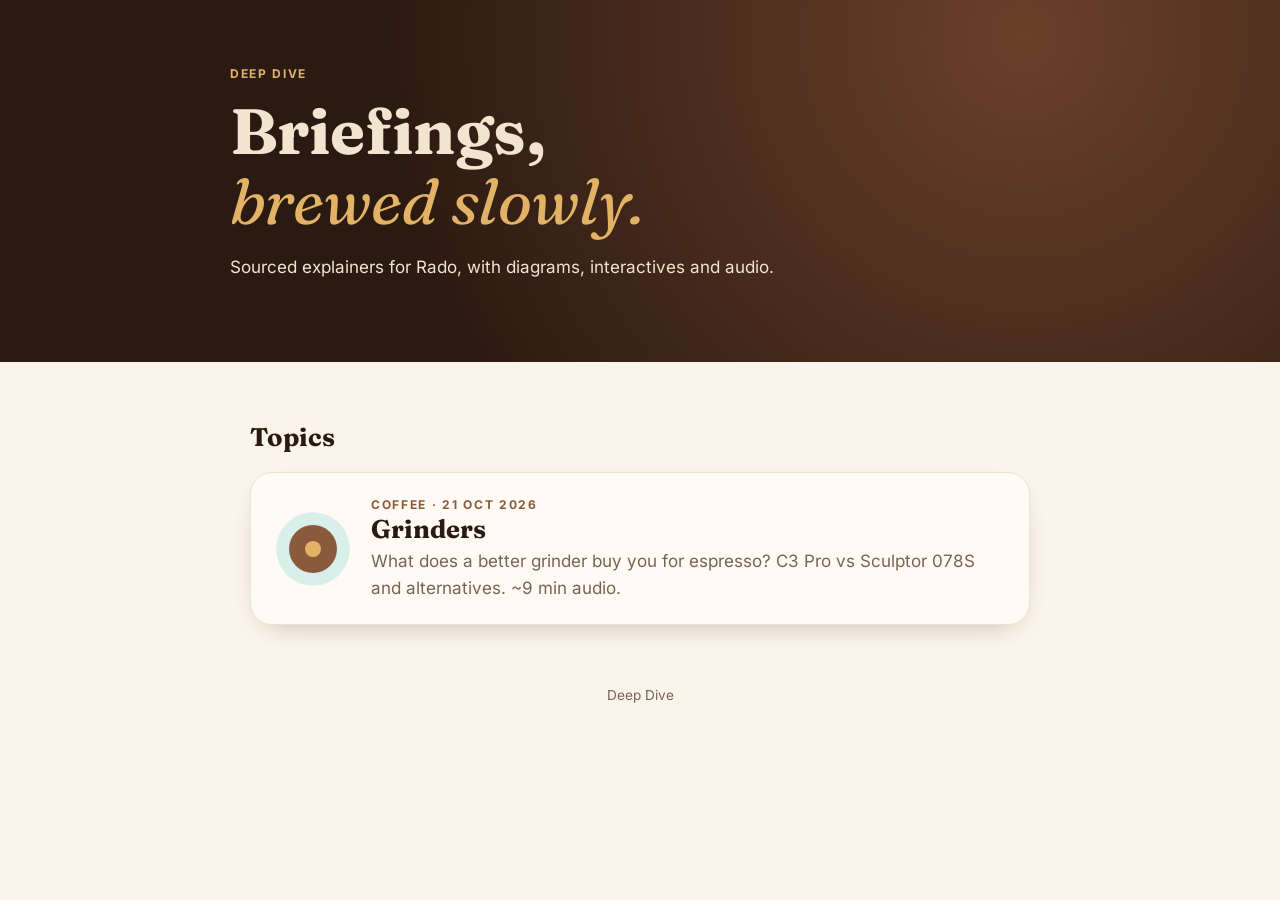
==== index.html @ 9e4c59de "Add grinder briefing" ====
<!doctype html><html lang="en"><head><meta charset="utf-8"><meta name="viewport" content="width=device-width,initial-scale=1"><meta name="theme-color" content="#2b1a12"><title>Deep Dive · briefings for Rado</title><style>
@font-face{font-family:Inter;font-weight:400;src:url(grinder/fonts/inter-latin-400-normal.woff2) format('woff2')}@font-face{font-family:Inter;font-weight:700;src:url(grinder/fonts/inter-latin-700-normal.woff2) format('woff2')}
@font-face{font-family:Fraunces;font-weight:700;src:url(grinder/fonts/fraunces-latin-700-normal.woff2) format('woff2')}@font-face{font-family:Fraunces;font-style:italic;src:url(grinder/fonts/fraunces-latin-400-italic.woff2) format('woff2')}
*{box-sizing:border-box}body{margin:0;font:17px/1.6 Inter,system-ui,sans-serif;background:#fbf4ea;color:#2b1a12}
header{background:radial-gradient(circle at 80% 10%,#6b4029 0,#2b1a12 60%);color:#f3e4d0;padding:64px 20px}
.wrap{max-width:820px;margin:auto}h1,h2{font-family:Fraunces,Georgia,serif;line-height:1.1}h1{font-size:clamp(2.4rem,9vw,4rem);margin:.2em 0}h1 em{font-style:italic;font-weight:400;color:#e2b366}
.k{letter-spacing:.14em;text-transform:uppercase;font-size:.75rem;font-weight:700;color:#e2b366}main{padding:40px 20px}
a.card{display:flex;gap:18px;align-items:center;text-decoration:none;color:inherit;background:#fffaf3;border:1px solid #f0e2cf;border-radius:22px;padding:22px;box-shadow:0 10px 30px -18px rgba(43,26,18,.45);transition:transform .2s}
a.card:hover{transform:translateY(-3px)}a.card svg{flex:0 0 80px;width:80px;height:80px}a.card h2{margin:0 0 .2em;font-size:1.6rem}a.card p{margin:0;color:#7a6255}
footer{padding:20px;color:#7a6255;font-size:.85rem;text-align:center}
</style></head><body><header><div class="wrap"><div class="k">Deep Dive</div><h1>Briefings,<br><em>brewed slowly.</em></h1><p>Sourced explainers for Rado, with diagrams, interactives and audio.</p></div></header>
<main class="wrap"><h2 style="font-family:Fraunces,serif">Topics</h2>
<a class="card" href="grinder/"><svg viewBox="0 0 100 100" aria-hidden="true"><circle cx="50" cy="50" r="46" fill="#d9efe9"/><circle cx="50" cy="50" r="30" fill="#8b5a3c"/><circle cx="50" cy="50" r="10" fill="#e2b366"/></svg>
<div><div class="k" style="color:#8b5a3c">Coffee · 21 Oct 2026</div><h2>Grinders</h2><p>What does a better grinder buy you for espresso? C3 Pro vs Sculptor 078S and alternatives. ~9 min audio.</p></div></a></main>
<footer>Deep Dive</footer></body></html>
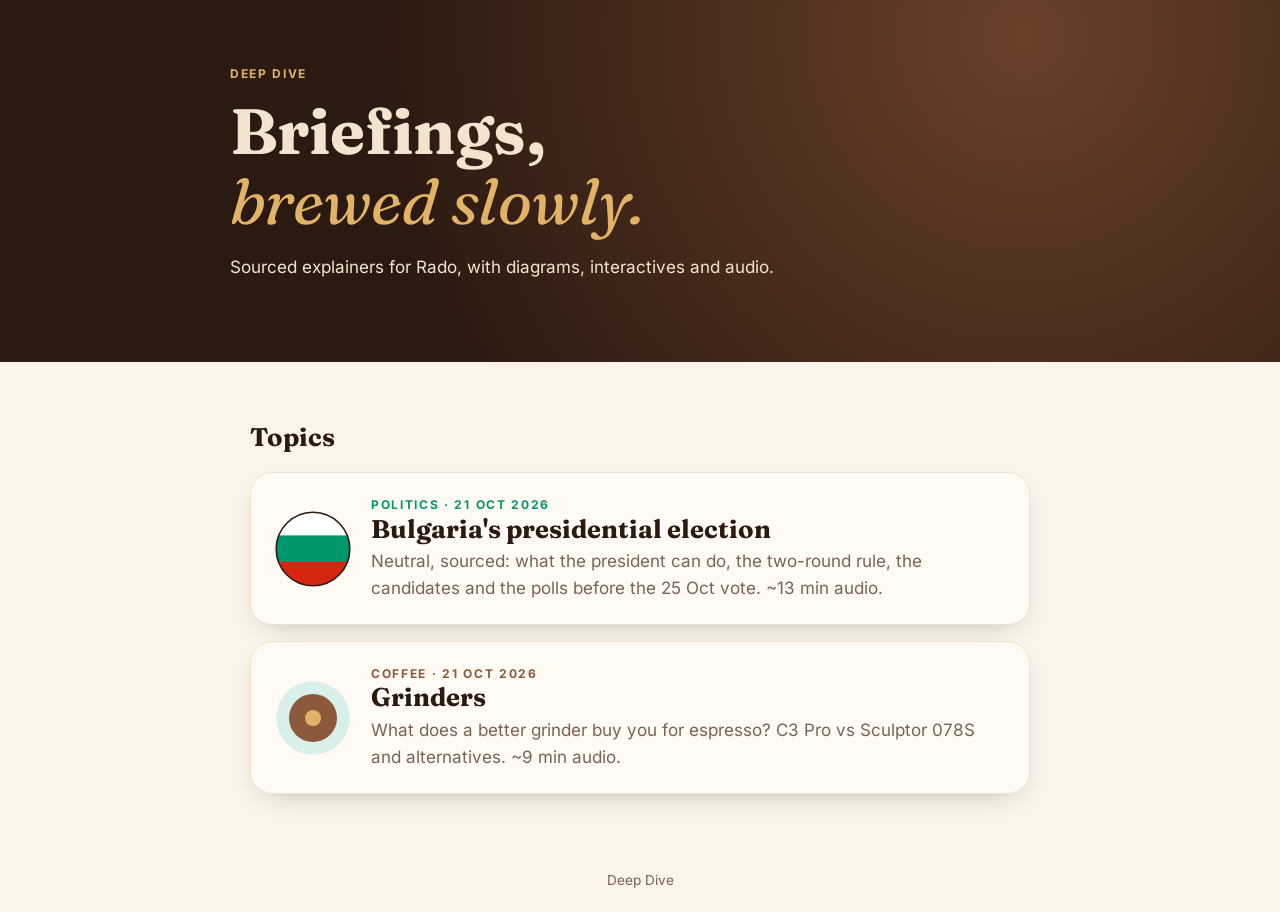
==== commit e493a907: "Add Bulgaria 2026 presidential election deep dive" ====
--- a/index.html
+++ b/index.html
@@ -1,15 +1,17 @@
-<!doctype html><html lang="en"><head><meta charset="utf-8"><meta name="viewport" content="width=device-width,initial-scale=1"><meta name="theme-color" content="#2b1a12"><title>Deep Dive · briefings for Rado</title><style>
+<!doctype html><html lang="en"><head><meta charset="utf-8"><link rel=icon href="data:,"><meta name="viewport" content="width=device-width,initial-scale=1"><meta name="theme-color" content="#2b1a12"><title>Deep Dive · briefings for Rado</title><style>
 @font-face{font-family:Inter;font-weight:400;src:url(grinder/fonts/inter-latin-400-normal.woff2) format('woff2')}@font-face{font-family:Inter;font-weight:700;src:url(grinder/fonts/inter-latin-700-normal.woff2) format('woff2')}
 @font-face{font-family:Fraunces;font-weight:700;src:url(grinder/fonts/fraunces-latin-700-normal.woff2) format('woff2')}@font-face{font-family:Fraunces;font-style:italic;src:url(grinder/fonts/fraunces-latin-400-italic.woff2) format('woff2')}
 *{box-sizing:border-box}body{margin:0;font:17px/1.6 Inter,system-ui,sans-serif;background:#fbf4ea;color:#2b1a12}
 header{background:radial-gradient(circle at 80% 10%,#6b4029 0,#2b1a12 60%);color:#f3e4d0;padding:64px 20px}
 .wrap{max-width:820px;margin:auto}h1,h2{font-family:Fraunces,Georgia,serif;line-height:1.1}h1{font-size:clamp(2.4rem,9vw,4rem);margin:.2em 0}h1 em{font-style:italic;font-weight:400;color:#e2b366}
 .k{letter-spacing:.14em;text-transform:uppercase;font-size:.75rem;font-weight:700;color:#e2b366}main{padding:40px 20px}
-a.card{display:flex;gap:18px;align-items:center;text-decoration:none;color:inherit;background:#fffaf3;border:1px solid #f0e2cf;border-radius:22px;padding:22px;box-shadow:0 10px 30px -18px rgba(43,26,18,.45);transition:transform .2s}
+a.card{margin-bottom:16px;display:flex;gap:18px;align-items:center;text-decoration:none;color:inherit;background:#fffaf3;border:1px solid #f0e2cf;border-radius:22px;padding:22px;box-shadow:0 10px 30px -18px rgba(43,26,18,.45);transition:transform .2s}
 a.card:hover{transform:translateY(-3px)}a.card svg{flex:0 0 80px;width:80px;height:80px}a.card h2{margin:0 0 .2em;font-size:1.6rem}a.card p{margin:0;color:#7a6255}
 footer{padding:20px;color:#7a6255;font-size:.85rem;text-align:center}
 </style></head><body><header><div class="wrap"><div class="k">Deep Dive</div><h1>Briefings,<br><em>brewed slowly.</em></h1><p>Sourced explainers for Rado, with diagrams, interactives and audio.</p></div></header>
 <main class="wrap"><h2 style="font-family:Fraunces,serif">Topics</h2>
+<a class="card" href="bg-president-2026/"><svg viewBox="0 0 100 100" aria-hidden="true"><clipPath id="cp"><circle cx="50" cy="50" r="46"/></clipPath><g clip-path="url(#cp)"><rect width="100" height="34" fill="#fff"/><rect y="33" width="100" height="34" fill="#00966E"/><rect y="66" width="100" height="34" fill="#D62612"/></g><circle cx="50" cy="50" r="46" fill="none" stroke="#2b1a12" stroke-width="2"/></svg>
+<div><div class="k" style="color:#00966E">Politics · 21 Oct 2026</div><h2>Bulgaria's presidential election</h2><p>Neutral, sourced: what the president can do, the two-round rule, the candidates and the polls before the 25 Oct vote. ~13 min audio.</p></div></a>
 <a class="card" href="grinder/"><svg viewBox="0 0 100 100" aria-hidden="true"><circle cx="50" cy="50" r="46" fill="#d9efe9"/><circle cx="50" cy="50" r="30" fill="#8b5a3c"/><circle cx="50" cy="50" r="10" fill="#e2b366"/></svg>
 <div><div class="k" style="color:#8b5a3c">Coffee · 21 Oct 2026</div><h2>Grinders</h2><p>What does a better grinder buy you for espresso? C3 Pro vs Sculptor 078S and alternatives. ~9 min audio.</p></div></a></main>
 <footer>Deep Dive</footer></body></html>
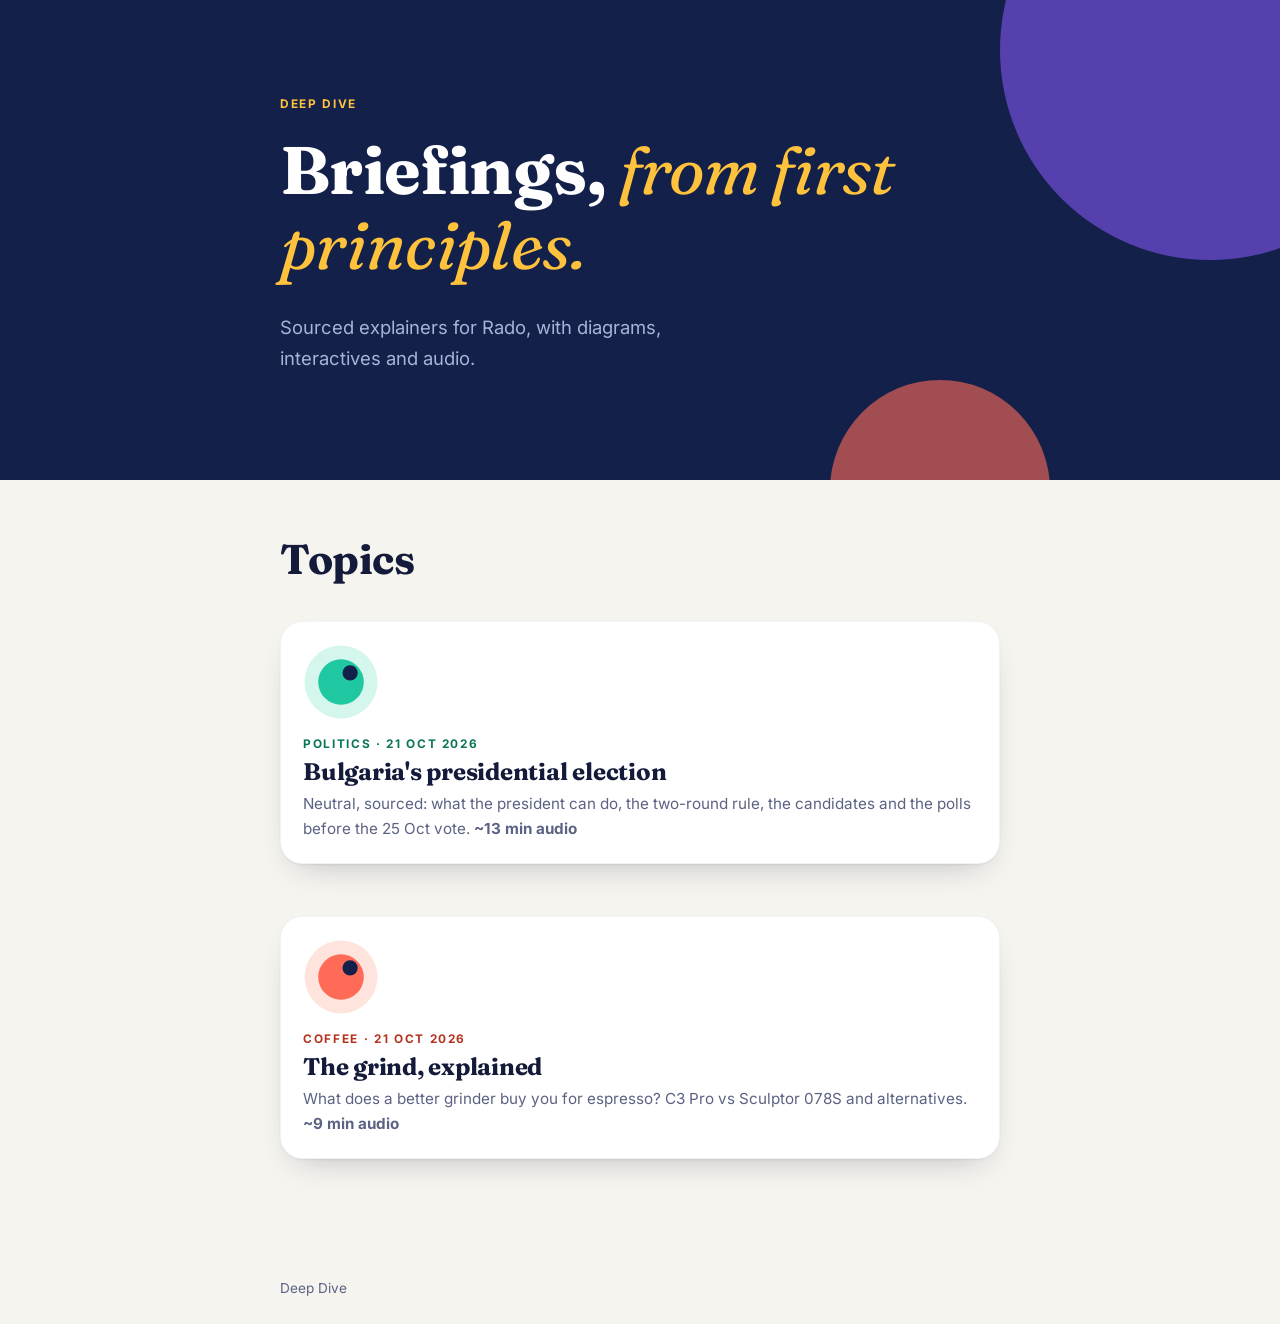
==== commit ea7a8c91: "Add reusable briefing kit (_kit) and kit-styled topic index" ====
--- a/index.html
+++ b/index.html
@@ -1,17 +1,56 @@
-<!doctype html><html lang="en"><head><meta charset="utf-8"><link rel=icon href="data:,"><meta name="viewport" content="width=device-width,initial-scale=1"><meta name="theme-color" content="#2b1a12"><title>Deep Dive · briefings for Rado</title><style>
-@font-face{font-family:Inter;font-weight:400;src:url(grinder/fonts/inter-latin-400-normal.woff2) format('woff2')}@font-face{font-family:Inter;font-weight:700;src:url(grinder/fonts/inter-latin-700-normal.woff2) format('woff2')}
-@font-face{font-family:Fraunces;font-weight:700;src:url(grinder/fonts/fraunces-latin-700-normal.woff2) format('woff2')}@font-face{font-family:Fraunces;font-style:italic;src:url(grinder/fonts/fraunces-latin-400-italic.woff2) format('woff2')}
-*{box-sizing:border-box}body{margin:0;font:17px/1.6 Inter,system-ui,sans-serif;background:#fbf4ea;color:#2b1a12}
-header{background:radial-gradient(circle at 80% 10%,#6b4029 0,#2b1a12 60%);color:#f3e4d0;padding:64px 20px}
-.wrap{max-width:820px;margin:auto}h1,h2{font-family:Fraunces,Georgia,serif;line-height:1.1}h1{font-size:clamp(2.4rem,9vw,4rem);margin:.2em 0}h1 em{font-style:italic;font-weight:400;color:#e2b366}
-.k{letter-spacing:.14em;text-transform:uppercase;font-size:.75rem;font-weight:700;color:#e2b366}main{padding:40px 20px}
-a.card{margin-bottom:16px;display:flex;gap:18px;align-items:center;text-decoration:none;color:inherit;background:#fffaf3;border:1px solid #f0e2cf;border-radius:22px;padding:22px;box-shadow:0 10px 30px -18px rgba(43,26,18,.45);transition:transform .2s}
-a.card:hover{transform:translateY(-3px)}a.card svg{flex:0 0 80px;width:80px;height:80px}a.card h2{margin:0 0 .2em;font-size:1.6rem}a.card p{margin:0;color:#7a6255}
-footer{padding:20px;color:#7a6255;font-size:.85rem;text-align:center}
-</style></head><body><header><div class="wrap"><div class="k">Deep Dive</div><h1>Briefings,<br><em>brewed slowly.</em></h1><p>Sourced explainers for Rado, with diagrams, interactives and audio.</p></div></header>
-<main class="wrap"><h2 style="font-family:Fraunces,serif">Topics</h2>
-<a class="card" href="bg-president-2026/"><svg viewBox="0 0 100 100" aria-hidden="true"><clipPath id="cp"><circle cx="50" cy="50" r="46"/></clipPath><g clip-path="url(#cp)"><rect width="100" height="34" fill="#fff"/><rect y="33" width="100" height="34" fill="#00966E"/><rect y="66" width="100" height="34" fill="#D62612"/></g><circle cx="50" cy="50" r="46" fill="none" stroke="#2b1a12" stroke-width="2"/></svg>
-<div><div class="k" style="color:#00966E">Politics · 21 Oct 2026</div><h2>Bulgaria's presidential election</h2><p>Neutral, sourced: what the president can do, the two-round rule, the candidates and the polls before the 25 Oct vote. ~13 min audio.</p></div></a>
-<a class="card" href="grinder/"><svg viewBox="0 0 100 100" aria-hidden="true"><circle cx="50" cy="50" r="46" fill="#d9efe9"/><circle cx="50" cy="50" r="30" fill="#8b5a3c"/><circle cx="50" cy="50" r="10" fill="#e2b366"/></svg>
-<div><div class="k" style="color:#8b5a3c">Coffee · 21 Oct 2026</div><h2>Grinders</h2><p>What does a better grinder buy you for espresso? C3 Pro vs Sculptor 078S and alternatives. ~9 min audio.</p></div></a></main>
-<footer>Deep Dive</footer></body></html>
+<!doctype html>
+<html lang="en">
+<head>
+<meta charset="utf-8">
+<link rel="icon" href="data:,">
+<meta name="viewport" content="width=device-width,initial-scale=1">
+<meta name="theme-color" content="#13204a">
+<title>Deep Dive · briefings for Rado</title>
+<link rel="stylesheet" href="_kit/kit.css">
+</head>
+<body>
+<header class="hero">
+  <div class="wrap">
+    <span class="kicker">Deep Dive</span>
+    <h1>Briefings, <em class="accent">from first principles.</em></h1>
+    <p class="lede">Sourced explainers for Rado, with diagrams, interactives and audio.</p>
+  </div>
+</header>
+
+<main class="section"><div class="wrap">
+  <h2>Topics</h2>
+  <div class="topics" id="topics">
+    <noscript><a class="card" href="grinder/"><h3>The grind, explained</h3><p>Coffee · 21 Oct 2026</p></a></noscript>
+  </div>
+</div></main>
+<footer class="footer"><div class="wrap">Deep Dive</div></footer>
+
+<script>
+/* Add new topics at the top. slug = folder name. color: coral | sun | mint | sky | violet | pink */
+var TOPICS = [
+  { slug: 'bg-president-2026', title: "Bulgaria's presidential election", kicker: 'Politics', date: '2026-10-21', color: 'mint',
+    blurb: 'Neutral, sourced: what the president can do, the two-round rule, the candidates and the polls before the 25 Oct vote.', meta: '~13 min audio' },
+  { slug: 'grinder', title: 'The grind, explained', kicker: 'Coffee', date: '2026-10-21', color: 'coral',
+    blurb: 'What does a better grinder buy you for espresso? C3 Pro vs Sculptor 078S and alternatives.', meta: '~9 min audio' }
+];
+
+(function () {
+  var MONTHS = ['Jan', 'Feb', 'Mar', 'Apr', 'May', 'Jun', 'Jul', 'Aug', 'Sep', 'Oct', 'Nov', 'Dec'];
+  function esc(s) { return String(s == null ? '' : s).replace(/[&<>"]/g, function (c) { return { '&': '&amp;', '<': '&lt;', '>': '&gt;', '"': '&quot;' }[c]; }); }
+  function date(iso) { var p = (iso || '').split('-'); return p.length === 3 ? +p[2] + ' ' + MONTHS[+p[1] - 1] + ' ' + p[0] : esc(iso); }
+  // Simple flat badge: tinted disc, solid disc, small navy dot.
+  function art(c) {
+    return '<svg class="topic-art" viewBox="0 0 100 100" aria-hidden="true"><circle cx="50" cy="50" r="48" style="fill:var(--' + c + '-t)"/>' +
+      '<circle cx="50" cy="50" r="30" style="fill:var(--' + c + ')"/><circle cx="62" cy="38" r="10" style="fill:var(--navy)"/></svg>';
+  }
+  var list = TOPICS.slice().sort(function (a, b) { return (b.date || '').localeCompare(a.date || ''); });
+  document.getElementById('topics').innerHTML = list.map(function (t) {
+    var c = /^(coral|sun|mint|sky|violet|pink)$/.test(t.color) ? t.color : 'violet';
+    return '<a class="card topic" href="' + encodeURI(t.slug) + '/">' + art(c) + '<div>' +
+      '<span class="kicker" style="color:var(--' + c + '-d)">' + esc(t.kicker) + ' · ' + date(t.date) + '</span>' +
+      '<h3>' + esc(t.title) + '</h3><p>' + esc(t.blurb) + (t.meta ? ' <b>' + esc(t.meta) + '</b>' : '') + '</p></div></a>';
+  }).join('');
+})();
+</script>
+</body>
+</html>
--- a/_kit/kit.css
+++ b/_kit/kit.css
@@ -0,0 +1,317 @@
+/* Deep Dive kit · kit.css
+   Design system for briefing pages. Flat bold colour, rounded cards, soft shadows.
+   Override any variable per page, e.g. <body style="--accent:var(--mint)">. */
+
+@font-face{font-family:Inter;font-weight:400;font-display:swap;src:url(fonts/inter-latin-400-normal.woff2) format('woff2')}
+@font-face{font-family:Inter;font-weight:700;font-display:swap;src:url(fonts/inter-latin-700-normal.woff2) format('woff2')}
+@font-face{font-family:Fraunces;font-weight:700;font-display:swap;src:url(fonts/fraunces-latin-700-normal.woff2) format('woff2')}
+@font-face{font-family:Fraunces;font-weight:400;font-style:italic;font-display:swap;src:url(fonts/fraunces-latin-400-italic.woff2) format('woff2')}
+
+/* ---------- Tokens ---------- */
+:root{
+  --navy-950:#080f29;--navy-900:#0c1638;--navy:#13204a;--navy-700:#1e2d63;--navy-600:#2b3d7a;
+  --coral:#ff6b57;--sun:#ffc23d;--mint:#1fc8a0;--sky:#3d8bff;--violet:#8a5cff;--pink:#ff5c9a;
+  --coral-t:#ffe4de;--sun-t:#fff1c9;--mint-t:#d4f6ec;--sky-t:#dde9ff;--violet-t:#ece3ff;--pink-t:#ffe1ed;
+  --coral-d:#b5321f;--sun-d:#835500;--mint-d:#0a7558;--sky-d:#1c4fb8;--violet-d:#5530b8;--pink-d:#ad2459;
+  --accent:var(--sun);--accent-2:var(--coral);
+  --bg:#f6f4ef;--paper:#fff;--ink:#141a3a;--muted:#5b6283;--line:#e5e1d8;
+  --on-dark:#eef1ff;--on-dark-muted:#a9b2d8;
+  --r:22px;--r-sm:14px;--r-pill:999px;
+  --shadow:0 1px 2px rgba(12,22,56,.06),0 14px 34px -18px rgba(12,22,56,.32);
+  --shadow-lg:0 2px 4px rgba(12,22,56,.08),0 24px 48px -20px rgba(12,22,56,.42);
+  --ease:cubic-bezier(.2,.8,.2,1);--spring:cubic-bezier(.3,1.5,.6,1);
+  --sans:Inter,system-ui,-apple-system,"Segoe UI",Roboto,sans-serif;
+  --serif:Fraunces,Georgia,"Times New Roman",serif;
+  --measure:760px;
+}
+
+/* ---------- Base ---------- */
+*,*::before,*::after{box-sizing:border-box}
+html{scroll-behavior:smooth;-webkit-text-size-adjust:100%}
+body{margin:0;font:17px/1.65 var(--sans);color:var(--ink);background:var(--bg);overflow-x:hidden}
+img,svg,video{max-width:100%}
+h1,h2,h3,h4{font-family:var(--serif);font-weight:700;line-height:1.12;margin:.2em 0 .45em;letter-spacing:-.01em}
+h1{font-size:clamp(2.4rem,9vw,4.2rem)}
+h2{font-size:clamp(1.75rem,6vw,2.6rem)}
+h3{font-size:1.3rem}
+h4{font-size:1.05rem;font-family:var(--sans)}
+p{margin:.6em 0}
+em.accent,.accent{font-family:var(--serif);font-style:italic;font-weight:400;color:var(--accent)}
+a{color:var(--sky-d);text-decoration-color:color-mix(in srgb,currentColor 35%,transparent);text-underline-offset:3px;overflow-wrap:anywhere}
+a:hover{text-decoration-color:currentColor}
+:focus-visible{outline:3px solid var(--sky);outline-offset:2px;border-radius:6px}
+b,strong{font-weight:700}
+small,.small{font-size:.85rem}
+.muted{color:var(--muted)}
+hr{border:0;border-top:2px dashed var(--line);margin:32px 0}
+::selection{background:var(--sun);color:var(--navy-900)}
+
+/* ---------- Layout ---------- */
+.wrap{max-width:var(--measure);margin:0 auto;padding:0 20px}
+.wrap.wide{max-width:1040px}
+section,.section{padding:48px 0}
+.grid{display:grid;gap:16px;grid-template-columns:repeat(auto-fit,minmax(min(100%,220px),1fr))}
+.stack>*+*{margin-top:16px}
+.row{display:flex;flex-wrap:wrap;gap:10px;align-items:center}
+.center{text-align:center}
+
+/* Kicker: small uppercase label above headings */
+.kicker{display:inline-block;letter-spacing:.14em;text-transform:uppercase;font-size:.74rem;font-weight:700;color:var(--violet-d);margin-bottom:.3em}
+.lede{font-size:1.15rem;color:var(--muted);max-width:40ch}
+
+/* ---------- Hero ---------- */
+.hero{position:relative;overflow:hidden;background:var(--navy);color:var(--on-dark);padding:64px 0 72px;isolation:isolate}
+.hero::before,.hero::after{content:"";position:absolute;border-radius:50%;z-index:-1}
+.hero::before{width:420px;height:420px;right:-140px;top:-160px;background:var(--violet);opacity:.55}
+.hero::after{width:220px;height:220px;right:18%;bottom:-120px;background:var(--coral);opacity:.6}
+.hero .kicker{color:var(--accent)}
+.hero h1{color:#fff;max-width:14ch}
+.hero .lede{color:var(--on-dark-muted);max-width:34ch}
+.hero a{color:var(--accent)}
+.hero-art{position:absolute;right:-60px;top:24px;width:200px;opacity:.35;z-index:-1;pointer-events:none}
+@media(min-width:760px){.hero{padding:88px 0 96px}.hero-art{right:5%;width:300px;top:60px;opacity:1}}
+.meta{display:flex;flex-wrap:wrap;gap:8px;margin-top:18px}
+.meta span,.meta a{font-size:.8rem;font-weight:700;padding:5px 12px;border-radius:var(--r-pill);background:rgba(255,255,255,.1);color:var(--on-dark);text-decoration:none}
+.back{display:inline-block;margin-bottom:14px;font-size:.85rem;font-weight:700;text-decoration:none}
+
+/* Dark full-bleed band (Kurzgesagt-style section) */
+.band{background:var(--navy);color:var(--on-dark)}
+.band h2,.band h3{color:#fff}
+.band .kicker{color:var(--accent)}
+.band .muted,.band .lede,.band .caption,.band figcaption{color:var(--on-dark-muted)}
+.band a{color:var(--sun)}
+
+/* ---------- Cards ---------- */
+.card{background:var(--paper);border-radius:var(--r);padding:22px;margin:18px 0;box-shadow:var(--shadow);border:1px solid rgba(12,22,56,.05);transition:transform .25s var(--ease),box-shadow .25s var(--ease)}
+.card>:first-child{margin-top:0}.card>:last-child{margin-bottom:0}
+a.card{display:block;color:inherit;text-decoration:none}
+a.card:hover,.card.lift:hover{transform:translateY(-3px);box-shadow:var(--shadow-lg)}
+.card.dark,.band .card{background:var(--navy-700);color:var(--on-dark);border-color:rgba(255,255,255,.06)}
+.card.dark h3,.band .card h3{color:#fff}
+.card.coral{background:var(--coral-t)}.card.sun{background:var(--sun-t)}.card.mint{background:var(--mint-t)}
+.card.sky{background:var(--sky-t)}.card.violet{background:var(--violet-t)}.card.pink{background:var(--pink-t)}
+.card.solid-coral{background:var(--coral);color:#fff}.card.solid-violet{background:var(--violet);color:#fff}.card.solid-sky{background:var(--sky);color:#fff}
+/* Card with an illustration on the left */
+.ill{display:flex;gap:18px;align-items:center;flex-wrap:wrap}
+.ill>svg,.ill>.ill-art{flex:0 0 88px;width:88px;height:88px}
+.ill>div{flex:1 1 220px;min-width:0}
+
+/* Numbered key-point list */
+ol.points{list-style:none;counter-reset:pt;padding:0;margin:16px 0}
+ol.points>li{counter-increment:pt;position:relative;padding:14px 0 14px 52px;border-bottom:2px dashed var(--line)}
+ol.points>li:last-child{border-bottom:0}
+ol.points>li::before{content:counter(pt);position:absolute;left:0;top:12px;width:36px;height:36px;border-radius:50%;display:grid;place-items:center;font:700 .95rem var(--sans);background:var(--accent);color:var(--navy-900)}
+ol.points>li:nth-child(5n+2)::before{background:var(--coral);color:#fff}
+ol.points>li:nth-child(5n+3)::before{background:var(--mint);color:var(--navy-900)}
+ol.points>li:nth-child(5n+4)::before{background:var(--sky);color:#fff}
+ol.points>li:nth-child(5n+5)::before{background:var(--violet);color:#fff}
+
+/* Big number stat */
+.stat{font:700 clamp(2rem,8vw,3rem)/1 var(--serif);color:var(--coral)}
+.stat+p{margin-top:.3em;color:var(--muted)}
+
+/* Formula / maths line */
+.math{font-family:var(--serif);font-size:1.25rem;background:var(--sun-t);color:var(--navy-900);border-radius:var(--r-sm);padding:14px 18px;text-align:center;overflow-x:auto}
+
+/* ---------- Pills / evidence tags ---------- */
+.pill{display:inline-block;font:700 .68rem/1.4 var(--sans);letter-spacing:.07em;text-transform:uppercase;padding:3px 10px;border-radius:var(--r-pill);margin-right:6px;vertical-align:2px;background:var(--line);color:var(--ink)}
+.pill.fact{background:var(--mint-t);color:var(--mint-d)}
+.pill.est{background:var(--sun-t);color:var(--sun-d)}
+.pill.op{background:var(--violet-t);color:var(--violet-d)}
+.pill.what{background:var(--coral-t);color:var(--coral-d)}
+.pill.new{background:var(--sky-t);color:var(--sky-d)}
+
+/* ---------- Callouts ---------- */
+.callout{--c:var(--sky);--ct:var(--sky-t);--cd:var(--sky-d);position:relative;background:var(--ct);border-radius:var(--r-sm);padding:16px 18px 16px 58px;margin:20px 0;color:var(--ink)}
+.callout::before{content:"i";position:absolute;left:16px;top:15px;width:28px;height:28px;border-radius:50%;background:var(--c);color:#fff;display:grid;place-items:center;font:700 .95rem/1 var(--serif)}
+.callout>:first-child{margin-top:0}.callout>:last-child{margin-bottom:0}
+.callout .callout-title{display:block;font-weight:700;color:var(--cd);margin-bottom:2px}
+.callout.key{--c:var(--violet);--ct:var(--violet-t);--cd:var(--violet-d)}.callout.key::before{content:"★"}
+.callout.warn{--c:var(--coral);--ct:var(--coral-t);--cd:var(--coral-d)}.callout.warn::before{content:"!"}
+.callout.tip{--c:var(--mint);--ct:var(--mint-t);--cd:var(--mint-d)}.callout.tip::before{content:"✓"}
+.callout.example{--c:var(--sun);--ct:var(--sun-t);--cd:var(--sun-d)}.callout.example::before{content:"e.g.";font-size:.62rem;font-family:var(--sans)}
+.band .callout{color:var(--ink)}
+
+/* ---------- Buttons ---------- */
+.btn,button.btn{display:inline-flex;align-items:center;gap:6px;font:700 .95rem var(--sans);padding:10px 18px;border-radius:var(--r-pill);border:0;background:var(--navy);color:#fff;cursor:pointer;text-decoration:none;box-shadow:0 3px 0 var(--navy-950);transition:transform .15s var(--ease),box-shadow .15s var(--ease),background .2s}
+.btn:hover{transform:translateY(-2px);box-shadow:0 5px 0 var(--navy-950)}
+.btn:active{transform:translateY(2px);box-shadow:0 1px 0 var(--navy-950)}
+.btn:disabled{opacity:.4;transform:none;cursor:default}
+.btn.ghost{background:transparent;color:var(--navy);box-shadow:inset 0 0 0 2px var(--navy)}
+.btn.accent{background:var(--accent);color:var(--navy-900);box-shadow:0 3px 0 color-mix(in srgb,var(--accent) 60%,#000)}
+.btn[aria-pressed=true]{background:var(--violet)}
+.toggle{display:inline-flex;background:var(--line);border-radius:var(--r-pill);padding:4px;gap:4px}
+.toggle button{font:700 .85rem var(--sans);border:0;background:transparent;color:var(--muted);padding:8px 14px;border-radius:var(--r-pill);cursor:pointer}
+.toggle button[aria-pressed=true]{background:var(--paper);color:var(--ink);box-shadow:var(--shadow)}
+.band .toggle,.card.dark .toggle{background:rgba(255,255,255,.1)}
+.band .toggle button,.card.dark .toggle button{color:var(--on-dark-muted)}
+.band .toggle button[aria-pressed=true],.card.dark .toggle button[aria-pressed=true]{background:var(--accent);color:var(--navy-900)}
+
+/* ---------- Tables ---------- */
+.table-wrap{overflow-x:auto;-webkit-overflow-scrolling:touch;border-radius:var(--r-sm)}
+table{border-collapse:collapse;width:100%;font-size:.9rem;background:var(--paper)}
+th,td{padding:10px 12px;text-align:left;vertical-align:top;border-bottom:1px solid var(--line)}
+th{background:var(--navy);color:#fff;font-weight:700}
+tr.hl td{background:var(--sun-t)}
+
+/* ---------- Forms / sliders ---------- */
+input[type=range]{width:100%;accent-color:var(--violet);height:30px;margin:0;cursor:pointer}
+details{background:var(--paper);border-radius:var(--r-sm);padding:12px 16px;margin:12px 0;box-shadow:var(--shadow)}
+details summary{cursor:pointer;font-weight:700;color:var(--violet-d)}
+
+/* ---------- Steps & reveals (steps.js) ---------- */
+/* Hidden states apply only once JS is running (html.js), so no-JS readers see everything. */
+.js [data-step],.js [data-reveal]{opacity:0;transform:translateY(28px);transition:opacity .7s var(--ease),transform .7s var(--ease);transition-delay:var(--d,0s)}
+.js [data-reveal=fade]{transform:none}
+.js [data-reveal=zoom]{transform:scale(.92)}
+.js [data-reveal=left]{transform:translateX(-32px)}
+.js [data-reveal=right]{transform:translateX(32px)}
+.js [data-reveal=pop]{transform:scale(.6);transition-timing-function:var(--spring)}
+.js [data-step].is-in,.js [data-reveal].is-in{opacity:1;transform:none}
+/* Fragments: revealed one at a time with Next / tap / → key */
+.js [data-reveal=next]:not(.is-in){display:none}
+.js [data-reveal=next].is-in{animation:kit-pop .55s var(--ease) both}
+@keyframes kit-pop{from{opacity:0;transform:translateY(16px)}to{opacity:1;transform:none}}
+/* Steps still building keep some height, so the active-step line stays inside them */
+.js [data-step].has-pending{min-height:65vh}
+[data-step]:focus{outline:none}
+[data-step-tap]{cursor:pointer}
+[data-step-tap] :is(a,button,input,label,summary,select,textarea){cursor:revert}
+.step-more{margin-top:14px}
+.step-more[hidden]{display:none}
+
+/* Floating step nav (enabled with <body data-step-nav>) */
+.step-nav{position:fixed;right:14px;bottom:calc(var(--player-h,0px) + 24px);z-index:20;display:flex;align-items:center;gap:6px;background:var(--navy);color:#fff;padding:6px;border-radius:var(--r-pill);box-shadow:var(--shadow-lg)}
+.step-nav button{font:700 .85rem var(--sans);border:0;border-radius:var(--r-pill);padding:9px 14px;cursor:pointer;background:var(--accent);color:var(--navy-900);transition:transform .15s var(--ease)}
+.step-nav button:active{transform:scale(.94)}
+.step-nav button.step-prev{background:transparent;color:#fff;padding:9px 11px}
+.step-nav button:disabled{opacity:.35;cursor:default}
+.step-nav .step-count{font-size:.75rem;color:var(--on-dark-muted);padding:0 4px;min-width:3.6em;text-align:center;font-variant-numeric:tabular-nums}
+.step-progress{position:fixed;left:0;top:0;height:4px;width:100%;z-index:30;transform-origin:0 50%;transform:scaleX(var(--p,0));background:linear-gradient(90deg,var(--sun),var(--coral),var(--violet))}
+
+/* ---------- Chart (chart.js) ---------- */
+.kchart{margin:8px 0}
+.kchart-controls{display:grid;gap:6px 18px;grid-template-columns:repeat(auto-fit,minmax(min(100%,200px),1fr));margin-bottom:10px}
+.kchart-slider{display:grid;grid-template-columns:1fr auto;align-items:baseline;gap:0 10px;font-size:.85rem;color:var(--muted)}
+.kchart-slider output{font:700 1rem var(--sans);color:var(--ink);font-variant-numeric:tabular-nums}
+.kchart-slider input{grid-column:1/-1}
+.kchart-plot{position:relative;touch-action:pan-y}
+.kchart-plot svg{display:block;width:100%;height:auto;overflow:visible}
+.kchart svg text{font-family:var(--sans);font-size:12px;fill:var(--muted)}
+.kchart .kc-grid line{stroke:var(--line);stroke-width:1}
+.kchart .kc-axis{stroke:var(--ink);stroke-width:1.5}
+.kchart .kc-line{fill:none;stroke-width:3.5;stroke-linejoin:round;stroke-linecap:round}
+.kchart .kc-area{stroke:none;opacity:.16}
+.kchart .kc-end{font-weight:700;font-size:13px}
+.kchart .kc-hover line{stroke:var(--ink);stroke-width:1;stroke-dasharray:3 3}
+.kchart .kc-tip rect{fill:var(--navy);rx:8px}
+.kchart .kc-tip text{fill:#fff;font-size:12px}
+.kchart-legend{display:flex;flex-wrap:wrap;gap:6px 16px;font-size:.82rem;color:var(--muted);margin-top:6px}
+.kchart-legend i{display:inline-block;width:14px;height:4px;border-radius:2px;margin-right:6px;vertical-align:middle}
+.kchart-readout{margin-top:10px;font-size:.95rem}
+.kchart-readout:empty{display:none}
+.band .kchart svg text,.card.dark .kchart svg text{fill:var(--on-dark-muted)}
+.band .kchart .kc-axis,.card.dark .kchart .kc-axis{stroke:var(--on-dark)}
+.band .kchart .kc-grid line,.card.dark .kchart .kc-grid line{stroke:rgba(255,255,255,.1)}
+.band .kchart-slider output,.card.dark .kchart-slider output{color:#fff}
+.band .kchart-slider,.card.dark .kchart-slider{color:var(--on-dark-muted)}
+
+/* ---------- Diagrams (svg.js) ---------- */
+.diagram{display:block;width:100%;height:auto;overflow:visible}
+.diagram text,.ks-text{font-family:var(--sans);font-size:14px;fill:var(--ink)}
+.diagram .ks-title{font-family:var(--serif);font-weight:700;font-size:20px}
+.diagram .ks-muted{fill:var(--muted);font-size:12px}
+.band .diagram text{fill:var(--on-dark)}
+.caption,figcaption{font-size:.85rem;color:var(--muted);margin-top:8px}
+figure{margin:0}
+
+/* ---------- Learning path ---------- */
+.path{list-style:none;padding:0;margin:20px 0;position:relative}
+.path::before{content:"";position:absolute;left:19px;top:20px;bottom:20px;width:4px;border-radius:4px;background:linear-gradient(var(--mint),var(--sky),var(--violet),var(--coral))}
+.path-step{position:relative;padding:0 0 22px 60px}
+.path-step:last-child{padding-bottom:0}
+.path-step::before{content:attr(data-n);position:absolute;left:0;top:2px;width:42px;height:42px;border-radius:50%;display:grid;place-items:center;font:700 .95rem var(--sans);background:var(--paper);color:var(--ink);border:4px solid var(--c,var(--mint));box-shadow:var(--shadow)}
+.path-step[data-level=start]{--c:var(--mint)}
+.path-step[data-level=next]{--c:var(--sky)}
+.path-step[data-level=deep]{--c:var(--violet)}
+.path-step[data-level=expert]{--c:var(--coral)}
+.path-card{background:var(--paper);border-radius:var(--r-sm);padding:14px 18px;box-shadow:var(--shadow)}
+.path-card h3{font-size:1.1rem;margin:.1em 0 .3em}
+.path-card h3 a{color:inherit}
+.path-card p{margin:.3em 0 0;font-size:.92rem;color:var(--muted)}
+.path-meta{display:flex;flex-wrap:wrap;gap:6px;font-size:.72rem;font-weight:700;letter-spacing:.05em;text-transform:uppercase;color:var(--c,var(--mint-d))}
+.path-meta span{background:color-mix(in srgb,var(--c,var(--mint)) 16%,transparent);color:var(--ink);padding:2px 8px;border-radius:var(--r-pill)}
+
+/* ---------- Sources ---------- */
+a.cite{display:inline-block;font:700 .68rem/1.5 var(--sans);text-decoration:none;color:var(--violet-d);background:var(--violet-t);padding:0 6px;border-radius:6px;margin-left:2px;vertical-align:2px}
+a.cite:hover{background:var(--violet);color:#fff}
+.sources{font-size:.9rem}
+.source-list{list-style:none;padding:0;margin:16px 0;display:grid;gap:10px}
+.source-list li{display:grid;grid-template-columns:auto 1fr;gap:12px;align-items:start;background:var(--paper);border-radius:var(--r-sm);padding:12px 14px;box-shadow:var(--shadow);scroll-margin-top:20px;transition:box-shadow .3s}
+.source-list li:target{box-shadow:0 0 0 3px var(--violet),var(--shadow-lg)}
+.src-id{font:700 .72rem/1 var(--sans);background:var(--navy);color:#fff;padding:6px 8px;border-radius:8px;min-width:2.6em;text-align:center}
+.src-title{font-weight:700;color:var(--ink)}
+.src-meta{display:block;font-size:.78rem;color:var(--muted);margin-top:2px}
+.src-note{margin:.35em 0 0;color:var(--muted)}
+.src-type{display:inline-block;font-size:.66rem;font-weight:700;letter-spacing:.06em;text-transform:uppercase;padding:1px 7px;border-radius:var(--r-pill);background:var(--sky-t);color:var(--sky-d);margin-right:6px}
+.src-type.paper{background:var(--mint-t);color:var(--mint-d)}
+.src-type.data{background:var(--sun-t);color:var(--sun-d)}
+.src-type.video{background:var(--coral-t);color:var(--coral-d)}
+.src-type.forum{background:var(--violet-t);color:var(--violet-d)}
+
+/* ---------- Audio player (audio.js) ---------- */
+body.has-player{padding-bottom:calc(var(--player-h,96px) + 28px)}
+.player{position:fixed;left:10px;right:10px;bottom:10px;z-index:25;max-width:var(--measure);margin:0 auto;background:color-mix(in srgb,var(--navy-900) 94%,transparent);-webkit-backdrop-filter:blur(10px);backdrop-filter:blur(10px);color:var(--on-dark);border-radius:20px;padding:10px 14px 10px 10px;box-shadow:0 14px 40px -10px rgba(0,0,0,.5)}
+.player audio{width:100%;display:block}
+.player.is-ready{display:grid;grid-template-columns:auto 1fr;gap:2px 12px;align-items:center}
+.player.is-ready>audio{display:none}
+.pl-play{grid-row:span 2;width:52px;height:52px;border-radius:50%;border:0;background:var(--accent);color:var(--navy-900);display:grid;place-items:center;cursor:pointer;transition:transform .15s var(--spring)}
+.pl-play:active{transform:scale(.9)}
+.pl-play svg,.pl-btn svg{width:22px;height:22px;fill:currentColor}
+.pl-top{display:flex;align-items:baseline;gap:10px;min-width:0}
+.pl-title{font:700 .92rem var(--serif);white-space:nowrap;overflow:hidden;text-overflow:ellipsis;flex:1;min-width:0}
+.pl-time{font-size:.75rem;color:var(--on-dark-muted);font-variant-numeric:tabular-nums;white-space:nowrap}
+.pl-bottom{display:flex;align-items:center;gap:6px;min-width:0}
+.pl-scrub{flex:1;min-width:60px;height:22px;-webkit-appearance:none;appearance:none;background:transparent;accent-color:var(--accent)}
+.pl-scrub::-webkit-slider-runnable-track{height:6px;border-radius:6px;background:linear-gradient(90deg,var(--accent) var(--p,0%),rgba(255,255,255,.18) var(--p,0%))}
+.pl-scrub::-webkit-slider-thumb{-webkit-appearance:none;width:16px;height:16px;border-radius:50%;background:#fff;margin-top:-5px;border:0}
+.pl-scrub::-moz-range-track{height:6px;border-radius:6px;background:rgba(255,255,255,.18)}
+.pl-scrub::-moz-range-progress{height:6px;border-radius:6px;background:var(--accent)}
+.pl-scrub::-moz-range-thumb{width:16px;height:16px;border-radius:50%;background:#fff;border:0}
+.pl-btn{border:0;background:rgba(255,255,255,.08);color:var(--on-dark);border-radius:var(--r-pill);font:700 .75rem var(--sans);padding:6px 9px;cursor:pointer;display:inline-flex;align-items:center;gap:2px;white-space:nowrap;text-decoration:none}
+.pl-btn:hover{background:rgba(255,255,255,.16)}
+.pl-btn svg{width:16px;height:16px}
+.pl-speed{min-width:3.4em;justify-content:center;font-variant-numeric:tabular-nums}
+.pl-dl{display:none}
+@media(min-width:560px){.pl-dl{display:inline-flex}}
+.player.is-error .pl-play{background:rgba(255,255,255,.15);color:var(--on-dark-muted)}
+.player.is-error .pl-title::after{content:" · audio unavailable";font:400 .75rem var(--sans);color:var(--coral)}
+
+/* ---------- Topic index (root page) ---------- */
+.topics{display:grid;gap:16px;margin:20px 0}
+.topic{display:flex;gap:18px;align-items:center}
+.topic-art{flex:0 0 76px;width:76px;height:76px}
+.topic h3{margin:.05em 0 .2em;font-size:1.5rem}
+.topic p{margin:0;color:var(--muted);font-size:.95rem}
+
+/* ---------- Footer ---------- */
+.footer{padding:32px 0 24px;color:var(--muted);font-size:.85rem}
+
+/* ---------- Motion ---------- */
+@keyframes kit-spin{to{transform:rotate(360deg)}}
+@keyframes kit-bob{50%{transform:translateY(-6px)}}
+.spin{animation:kit-spin 8s linear infinite;transform-origin:center;transform-box:fill-box}
+.bob{animation:kit-bob 3s ease-in-out infinite}
+
+@media (prefers-reduced-motion:reduce){
+  html{scroll-behavior:auto}
+  *,*::before,*::after{animation-duration:.001ms!important;animation-iteration-count:1!important;transition-duration:.001ms!important;transition-delay:0s!important}
+  .js [data-step],.js [data-reveal]{opacity:1;transform:none}
+}
+
+/* ---------- Print ---------- */
+@media print{
+  .player,.step-nav,.step-progress,.step-more{display:none!important}
+  .js [data-step],.js [data-reveal]{opacity:1!important;transform:none!important;display:revert!important}
+  .hero{background:none;color:var(--ink)}.hero h1{color:var(--ink)}
+}
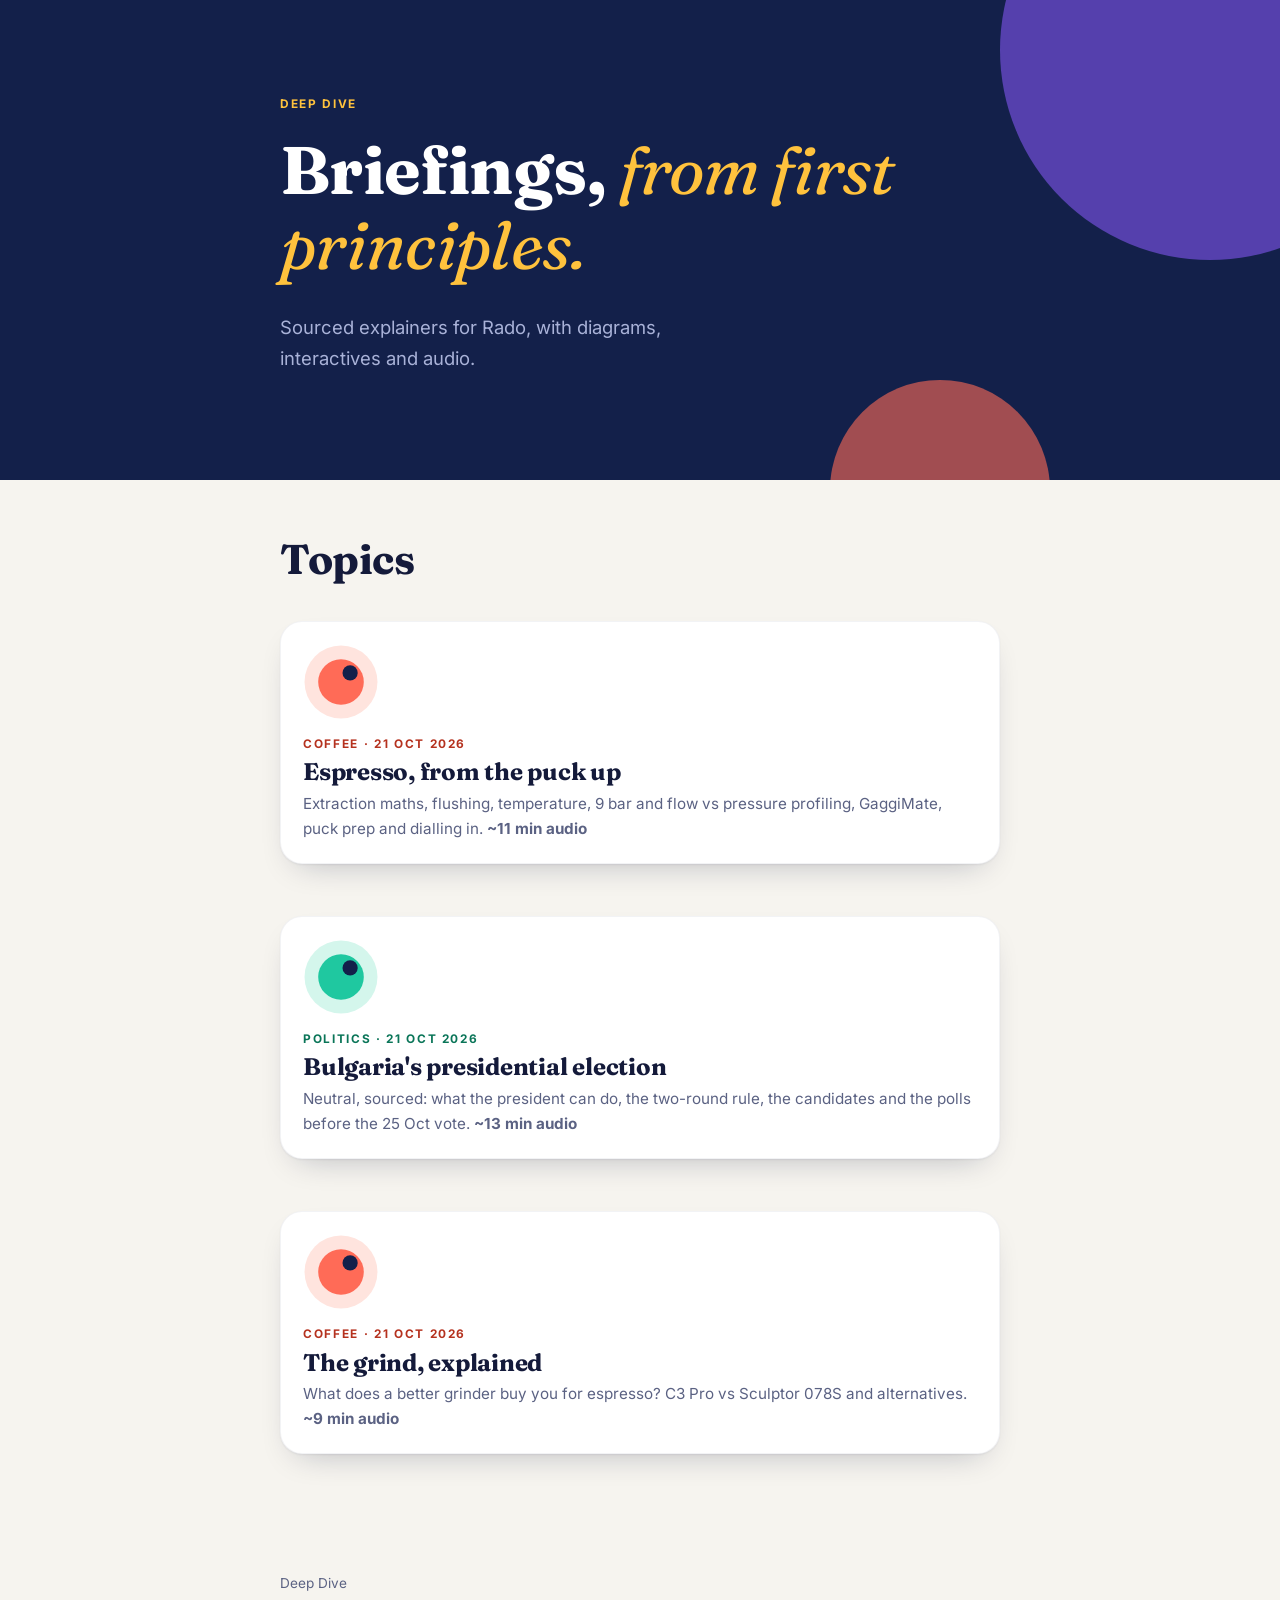
==== commit 80d626bf: "Add espresso deep dive" ====
--- a/index.html
+++ b/index.html
@@ -20,7 +20,7 @@
 <main class="section"><div class="wrap">
   <h2>Topics</h2>
   <div class="topics" id="topics">
-    <noscript><a class="card" href="grinder/"><h3>The grind, explained</h3><p>Coffee · 21 Oct 2026</p></a></noscript>
+    <noscript><a class="card" href="espresso/"><h3>Espresso, from the puck up</h3><p>Coffee · 21 Oct 2026</p></a><a class="card" href="bg-president-2026/"><h3>Bulgaria's presidential election</h3><p>Politics · 21 Oct 2026</p></a><a class="card" href="grinder/"><h3>The grind, explained</h3><p>Coffee · 21 Oct 2026</p></a></noscript>
   </div>
 </div></main>
 <footer class="footer"><div class="wrap">Deep Dive</div></footer>
@@ -28,6 +28,8 @@
 <script>
 /* Add new topics at the top. slug = folder name. color: coral | sun | mint | sky | violet | pink */
 var TOPICS = [
+  { slug: 'espresso', title: 'Espresso, from the puck up', kicker: 'Coffee', date: '2026-10-21', color: 'coral',
+    blurb: 'Extraction maths, flushing, temperature, 9 bar and flow vs pressure profiling, GaggiMate, puck prep and dialling in.', meta: '~11 min audio' },
   { slug: 'bg-president-2026', title: "Bulgaria's presidential election", kicker: 'Politics', date: '2026-10-21', color: 'mint',
     blurb: 'Neutral, sourced: what the president can do, the two-round rule, the candidates and the polls before the 25 Oct vote.', meta: '~13 min audio' },
   { slug: 'grinder', title: 'The grind, explained', kicker: 'Coffee', date: '2026-10-21', color: 'coral',
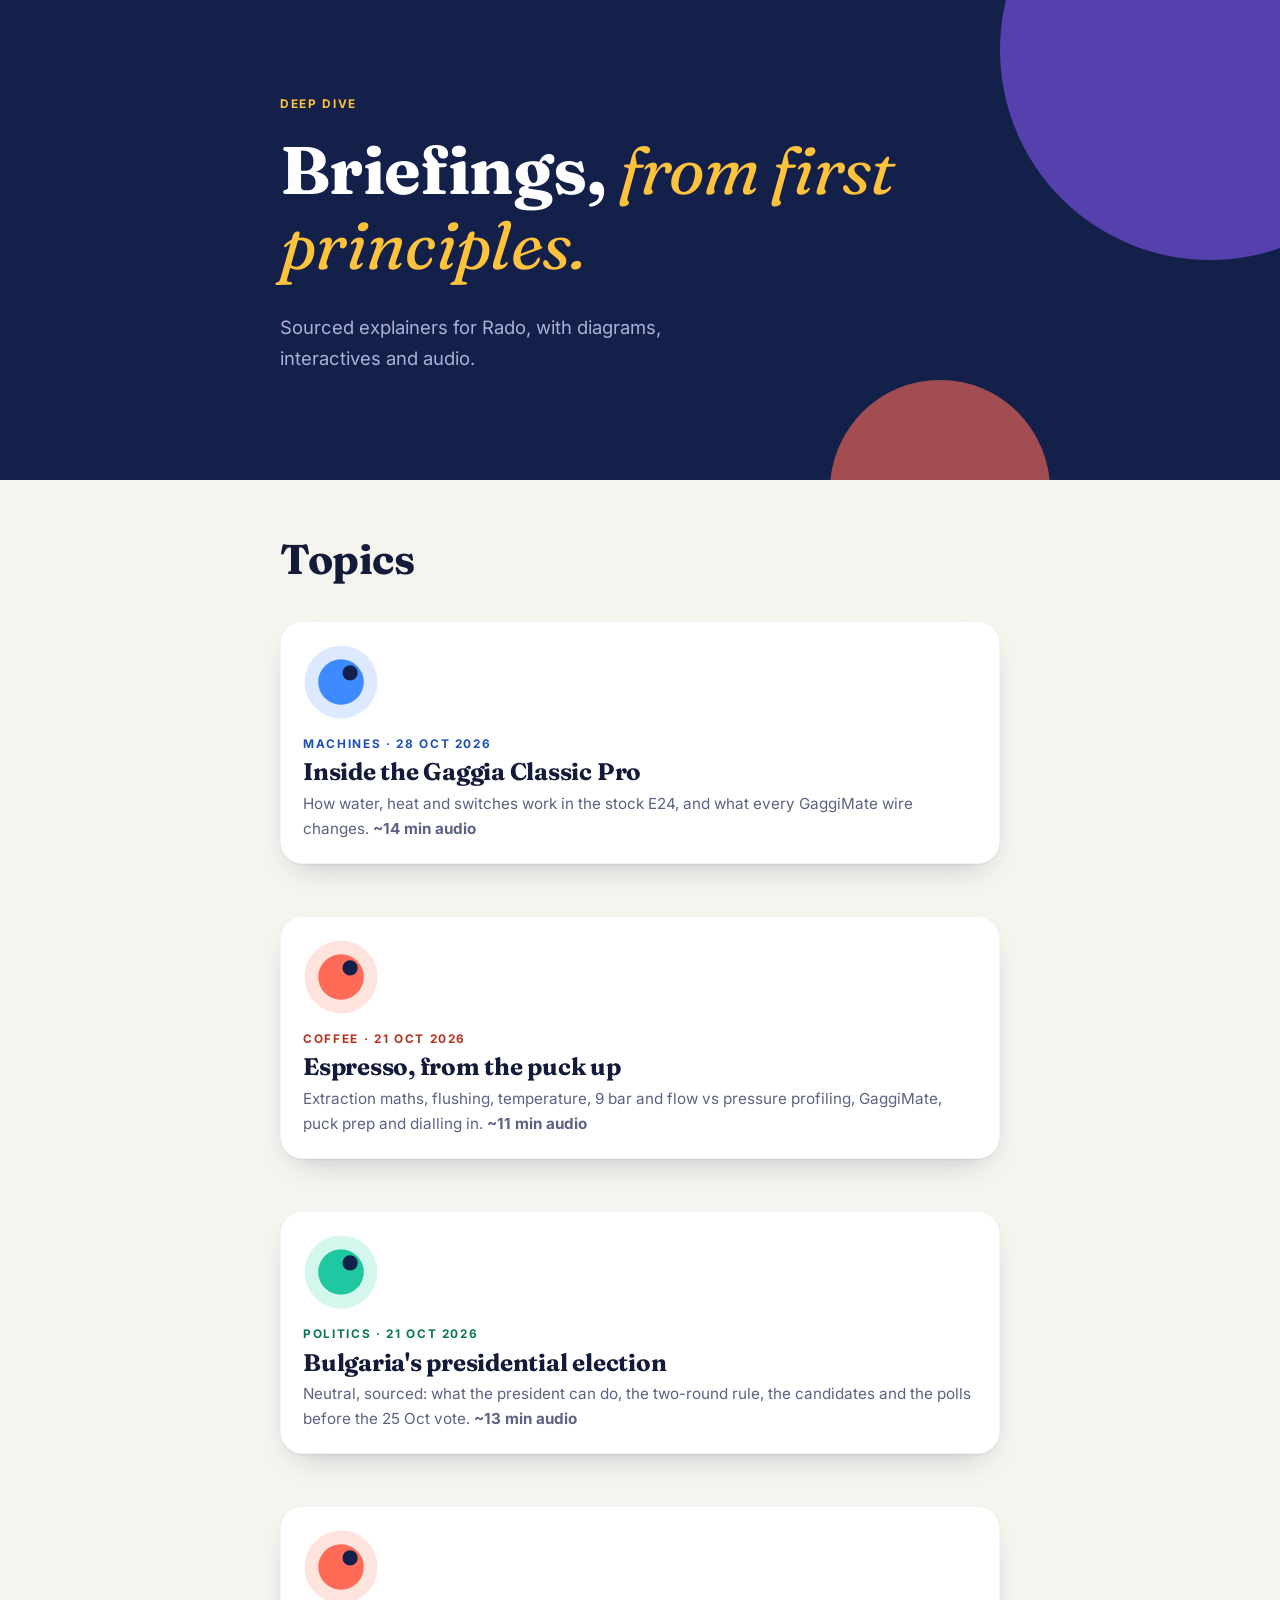
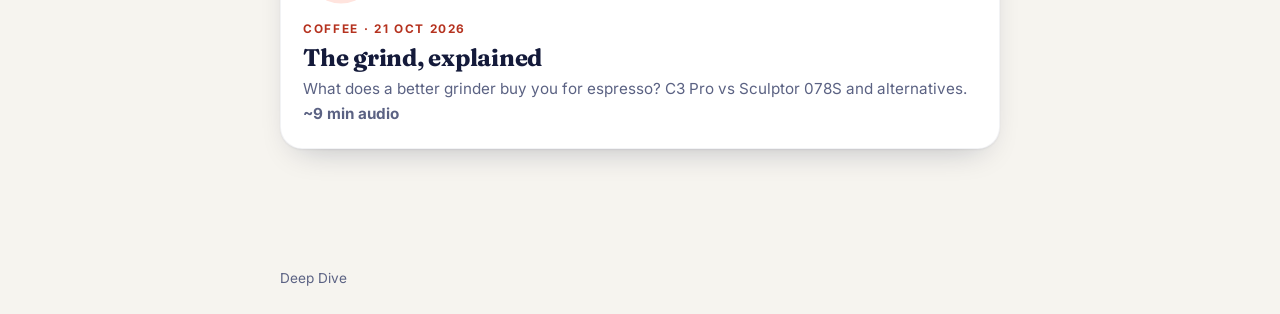
==== commit ac244277: "Add Inside the Gaggia Classic Pro briefing" ====
--- a/index.html
+++ b/index.html
@@ -20,7 +20,7 @@
 <main class="section"><div class="wrap">
   <h2>Topics</h2>
   <div class="topics" id="topics">
-    <noscript><a class="card" href="espresso/"><h3>Espresso, from the puck up</h3><p>Coffee · 21 Oct 2026</p></a><a class="card" href="bg-president-2026/"><h3>Bulgaria's presidential election</h3><p>Politics · 21 Oct 2026</p></a><a class="card" href="grinder/"><h3>The grind, explained</h3><p>Coffee · 21 Oct 2026</p></a></noscript>
+    <noscript><a class="card" href="gaggia-gaggimate/"><h3>Inside the Gaggia Classic Pro</h3><p>Machines · 28 Oct 2026</p></a><a class="card" href="espresso/"><h3>Espresso, from the puck up</h3><p>Coffee · 21 Oct 2026</p></a><a class="card" href="bg-president-2026/"><h3>Bulgaria's presidential election</h3><p>Politics · 21 Oct 2026</p></a><a class="card" href="grinder/"><h3>The grind, explained</h3><p>Coffee · 21 Oct 2026</p></a></noscript>
   </div>
 </div></main>
 <footer class="footer"><div class="wrap">Deep Dive</div></footer>
@@ -28,6 +28,8 @@
 <script>
 /* Add new topics at the top. slug = folder name. color: coral | sun | mint | sky | violet | pink */
 var TOPICS = [
+  { slug: 'gaggia-gaggimate', title: 'Inside the Gaggia Classic Pro', kicker: 'Machines', date: '2026-10-28', color: 'sky',
+    blurb: 'How water, heat and switches work in the stock E24, and what every GaggiMate wire changes.', meta: '~14 min audio' },
   { slug: 'espresso', title: 'Espresso, from the puck up', kicker: 'Coffee', date: '2026-10-21', color: 'coral',
     blurb: 'Extraction maths, flushing, temperature, 9 bar and flow vs pressure profiling, GaggiMate, puck prep and dialling in.', meta: '~11 min audio' },
   { slug: 'bg-president-2026', title: "Bulgaria's presidential election", kicker: 'Politics', date: '2026-10-21', color: 'mint',
--- a/_kit/kit.css
+++ b/_kit/kit.css
@@ -55,6 +55,10 @@
 .row{display:flex;flex-wrap:wrap;gap:10px;align-items:center}
 .center{text-align:center}
 
+/* JS helpers: html.js is set by the loader / steps.js when JS runs */
+html:not(.js) .js-only{display:none!important}
+.js .no-js{display:none!important}
+
 /* Kicker: small uppercase label above headings */
 .kicker{display:inline-block;letter-spacing:.14em;text-transform:uppercase;font-size:.74rem;font-weight:700;color:var(--violet-d);margin-bottom:.3em}
 .lede{font-size:1.15rem;color:var(--muted);max-width:40ch}
@@ -152,6 +156,7 @@
 table{border-collapse:collapse;width:100%;font-size:.9rem;background:var(--paper)}
 th,td{padding:10px 12px;text-align:left;vertical-align:top;border-bottom:1px solid var(--line)}
 th{background:var(--navy);color:#fff;font-weight:700}
+caption{text-align:left;margin:0 0 8px}
 tr.hl td{background:var(--sun-t)}
 
 /* ---------- Forms / sliders ---------- */
@@ -258,6 +263,91 @@
 .src-type.data{background:var(--sun-t);color:var(--sun-d)}
 .src-type.video{background:var(--coral-t);color:var(--coral-d)}
 .src-type.forum{background:var(--violet-t);color:var(--violet-d)}
+
+/* ---------- Glossary (glossary.js) ---------- */
+dfn.term{font-style:inherit}
+dfn.term.is-ready{cursor:help;text-decoration:underline dotted;text-decoration-color:color-mix(in srgb,currentColor 45%,transparent);text-decoration-thickness:1.5px;text-underline-offset:3px;border-radius:4px;transition:background-color .15s,text-decoration-color .15s}
+dfn.term.is-ready:hover,dfn.term.is-open{text-decoration-color:currentColor;background:color-mix(in srgb,var(--accent) 22%,transparent)}
+.gl-tip{--tb:var(--navy-900);--tt:var(--on-dark);--tm:var(--on-dark-muted);--tk:var(--accent);position:fixed;z-index:40;top:0;left:0;width:max-content;max-width:min(320px,calc(100vw - 16px));padding:10px 14px 11px;border-radius:var(--r-sm);background:var(--tb);color:var(--tt);font:400 .88rem/1.45 var(--sans);text-align:left;box-shadow:var(--shadow-lg);overflow-wrap:break-word;animation:kit-tip .16s var(--ease) both}
+.gl-tip[hidden]{display:none}
+.gl-tip.on-dark{--tb:var(--paper);--tt:var(--ink);--tm:var(--muted);--tk:var(--violet-d)}
+.gl-tip>span{display:block}
+.gl-tip>span[hidden]{display:none}
+.gl-term{font:700 .95rem/1.25 var(--serif);color:var(--tk);margin-bottom:2px}
+.gl-bg{margin-top:6px;color:var(--tm)}
+.gl-lang{display:inline-block;font:700 .62rem/1.5 var(--sans);letter-spacing:.07em;padding:0 6px;margin-right:6px;border-radius:var(--r-pill);background:color-mix(in srgb,var(--tt) 14%,transparent);color:var(--tt);vertical-align:1px}
+.gl-bg-text{color:var(--tt);font-weight:700}
+.gl-tip>.gl-arrow{position:absolute;left:var(--ax,50%);width:12px;height:12px;margin-left:-6px;background:var(--tb);transform:rotate(45deg);border-radius:2px}
+.gl-tip[data-side=above]>.gl-arrow{bottom:-5px}
+.gl-tip[data-side=below]>.gl-arrow{top:-5px}
+@keyframes kit-tip{from{opacity:0;transform:translateY(var(--ty,4px))}to{opacity:1;transform:none}}
+.gl-tip[data-side=below]{--ty:-4px}
+
+/* ---------- Mind map (mindmap.js) ---------- */
+/* Height: override per map, e.g. <div data-mindmap="…" style="--kmap-h:520px">. Colours come from --c/--ct/--cd set per node type. */
+.kmap{--kmap-h:clamp(440px,72vh,680px);position:relative;margin:18px 0}
+.kmap-loading{display:grid;place-items:center;min-height:200px;margin:0;border-radius:var(--r);background:var(--paper);box-shadow:var(--shadow);color:var(--muted);font-size:.9rem}
+.kmap-loading.is-error{color:var(--coral-d)}
+.js .kmap.is-failed .no-js{display:block!important}
+.kmap-frame{position:relative;height:var(--kmap-h);border-radius:var(--r);overflow:hidden;background:var(--paper);box-shadow:var(--shadow);border:1px solid rgba(12,22,56,.06)}
+.kmap-view{position:absolute;inset:0;overflow:hidden;touch-action:none;-webkit-user-select:none;user-select:none;-webkit-tap-highlight-color:transparent;cursor:grab;background-image:radial-gradient(circle,rgba(12,22,56,.1) 1px,transparent 1.5px);background-size:24px 24px}
+.kmap-view.is-dragging{cursor:grabbing}
+.kmap-stage{position:absolute;left:0;top:0;width:0;height:0;transform-origin:0 0}
+.kmap-edges{position:absolute;left:0;top:0;width:1px;height:1px;max-width:none;overflow:visible;pointer-events:none}
+.kmap-tree{position:absolute;left:0;top:0}
+.kmap-edge{fill:none;stroke:var(--c);stroke-width:2.5;stroke-linecap:round;stroke-opacity:.55}
+.kmap-cross{fill:none;stroke:var(--navy-600);stroke-width:1.6;stroke-dasharray:5 6;stroke-linecap:round;stroke-opacity:.4}
+.kmap-xlabel{font:700 11px var(--sans);fill:var(--muted);text-anchor:middle;dominant-baseline:middle;paint-order:stroke;stroke:var(--paper);stroke-width:4px;stroke-linejoin:round}
+/* Nodes: pill buttons, centred on their point via the inline transform */
+.kmap-node{position:absolute;left:0;top:0;display:flex;align-items:center;justify-content:center;min-width:44px;min-height:44px;max-width:12.5em;width:max-content;padding:8px 16px;border-radius:var(--r-pill);border:2px solid var(--c);background:var(--ct);color:var(--ink);font:700 .86rem/1.2 var(--sans);text-align:center;cursor:pointer;box-shadow:0 2px 0 color-mix(in srgb,var(--c) 50%,transparent),0 8px 18px -12px rgba(12,22,56,.45);transition:box-shadow .15s,background-color .15s}
+.kmap-node[hidden]{display:none}
+.kmap-node::after{content:"";position:absolute;inset:-6px;border-radius:inherit}
+.kmap-node:hover{background:color-mix(in srgb,var(--ct) 78%,var(--c))}
+.kmap-node:focus-visible{outline:3px solid var(--sky);outline-offset:3px}
+.kmap-node.is-selected{box-shadow:0 0 0 4px color-mix(in srgb,var(--c) 45%,transparent),var(--shadow-lg)}
+.kmap-node.is-root{background:var(--navy);border-color:var(--navy);color:#fff;font:700 1.15rem/1.15 var(--serif);padding:14px 22px;max-width:13em;box-shadow:0 3px 0 var(--navy-950),var(--shadow-lg)}
+.kmap-node.is-root:hover{background:var(--navy-700)}
+.kmap-node.is-root.is-selected{box-shadow:0 0 0 4px color-mix(in srgb,var(--accent) 70%,transparent),var(--shadow-lg)}
+.kmap-badge{position:absolute;top:-9px;right:-6px;min-width:22px;height:22px;padding:0 6px;border-radius:var(--r-pill);background:var(--cd);color:#fff;font:700 .7rem/22px var(--sans);box-shadow:0 0 0 2px var(--paper)}
+.kmap-node.is-root .kmap-badge{background:var(--accent);color:var(--navy-900)}
+.kmap-node.is-expanded .kmap-badge{display:none}
+.kmap-hint{position:absolute;left:10px;top:10px;max-width:calc(100% - 20px);margin:0;padding:4px 12px;border-radius:var(--r-pill);background:color-mix(in srgb,var(--paper) 88%,transparent);color:var(--muted);font-size:.78rem;pointer-events:none;transition:opacity .3s var(--ease)}
+.kmap-hint.is-done{opacity:0}
+.kmap-controls{position:absolute;left:10px;bottom:10px;display:flex;flex-wrap:wrap;gap:6px}
+.kmap-btn{min-width:44px;height:44px;padding:0 12px;border:0;border-radius:var(--r-pill);background:var(--navy);color:#fff;font:700 1.2rem/1 var(--sans);cursor:pointer;box-shadow:0 3px 0 var(--navy-950);transition:transform .15s var(--ease),box-shadow .15s var(--ease)}
+.kmap-btn.text{font-size:.82rem}
+.kmap-btn:hover{background:var(--navy-700)}
+.kmap-btn:active{transform:translateY(2px);box-shadow:0 1px 0 var(--navy-950)}
+/* Note panel: right-hand side panel inside the map; a bottom sheet on narrow screens (below) */
+.kmap-panel{position:absolute;top:10px;right:10px;bottom:10px;z-index:3;width:min(360px,46%);display:flex;flex-direction:column;background:var(--paper);color:var(--ink);border-radius:var(--r-sm);border:1px solid rgba(12,22,56,.07);border-top:5px solid var(--c,var(--sky));box-shadow:var(--shadow-lg);visibility:hidden;opacity:0;transform:translateX(24px);transition:transform .24s var(--ease),opacity .2s var(--ease),visibility 0s .24s}
+.kmap-panel.is-open{visibility:visible;opacity:1;transform:none;transition:transform .24s var(--ease),opacity .2s var(--ease)}
+.kmap-panel-head{display:flex;align-items:center;justify-content:space-between;gap:8px;padding:6px 6px 0 18px}
+.kmap-type{background:var(--ct);color:var(--cd);margin:0}
+.kmap-close{flex:0 0 44px;width:44px;height:44px;border:0;border-radius:50%;background:transparent;color:var(--muted);font:400 1.7rem/1 var(--sans);cursor:pointer}
+.kmap-close:hover{background:var(--line);color:var(--ink)}
+.kmap-panel-body{flex:1;overflow-y:auto;overscroll-behavior:contain;padding:4px 18px 20px}
+.kmap-panel [hidden]{display:none}
+.kmap-title{margin:.15em 0 .2em;font-size:1.35rem}
+.kmap-chapter{margin:0 0 .6em;font-size:.74rem;font-weight:700;letter-spacing:.08em;text-transform:uppercase;color:var(--muted)}
+.kmap-note{font-size:.95rem}
+.kmap-note>:first-child{margin-top:0}
+.kmap-quote{margin:14px 0;padding:12px 16px;border-left:4px solid var(--c);border-radius:0 var(--r-sm) var(--r-sm) 0;background:var(--ct);font:italic 400 1.02rem/1.5 var(--serif)}
+.kmap-quote p{margin:0}
+.kmap-links-title{margin:18px 0 6px;font-size:.72rem;letter-spacing:.1em;text-transform:uppercase;color:var(--violet-d)}
+.kmap-links{list-style:none;margin:0;padding:0;display:grid;gap:6px}
+.kmap-link{display:flex;align-items:center;gap:10px;width:100%;min-height:44px;padding:8px 12px;border:1px solid var(--line);border-radius:var(--r-sm);background:var(--paper);color:var(--ink);font:400 .9rem/1.3 var(--sans);text-align:left;cursor:pointer;transition:background-color .15s,border-color .15s}
+.kmap-link:hover{border-color:var(--c);background:var(--ct)}
+.kmap-link i{flex:0 0 10px;height:10px;border-radius:50%;background:var(--c)}
+.kmap-legend{display:flex;flex-wrap:wrap;gap:6px 16px;list-style:none;margin:10px 0 0;padding:0;font-size:.82rem;color:var(--muted)}
+.kmap-legend li{display:inline-flex;align-items:center;gap:6px}
+.kmap-legend i{width:12px;height:12px;border-radius:50%;background:var(--ct);border:2px solid var(--c)}
+.kmap-sr{position:absolute!important;width:1px;height:1px;margin:-1px;padding:0;border:0;overflow:hidden;clip:rect(0 0 0 0);clip-path:inset(50%);white-space:nowrap}
+@media(max-width:759.98px){
+  .kmap-panel{position:fixed;top:auto;left:0;right:0;bottom:0;z-index:35;width:auto;max-height:min(48vh,460px);border-radius:var(--r) var(--r) 0 0;border-width:5px 0 0;opacity:1;transform:translateY(100%);box-shadow:0 -14px 40px -14px rgba(12,22,56,.5);padding-bottom:env(safe-area-inset-bottom)}
+  .kmap-panel.is-open{transform:none}
+  .kmap-panel-head{padding-top:14px}
+  .kmap-panel-head::before{content:"";position:absolute;left:50%;top:7px;width:40px;height:4px;margin-left:-20px;border-radius:4px;background:var(--line)}
+}
 
 /* ---------- Audio player (audio.js) ---------- */
 body.has-player{padding-bottom:calc(var(--player-h,96px) + 28px)}
@@ -307,11 +397,15 @@
   html{scroll-behavior:auto}
   *,*::before,*::after{animation-duration:.001ms!important;animation-iteration-count:1!important;transition-duration:.001ms!important;transition-delay:0s!important}
   .js [data-step],.js [data-reveal]{opacity:1;transform:none}
+  .gl-tip{animation:none}
+  .kmap-panel,.kmap-panel.is-open{transition:none}
 }
 
 /* ---------- Print ---------- */
 @media print{
-  .player,.step-nav,.step-progress,.step-more{display:none!important}
+  .player,.step-nav,.step-progress,.step-more,.gl-tip{display:none!important}
+  .kmap-frame,.kmap-legend{display:none!important}
+  .kmap .no-js{display:block!important}
   .js [data-step],.js [data-reveal]{opacity:1!important;transform:none!important;display:revert!important}
   .hero{background:none;color:var(--ink)}.hero h1{color:var(--ink)}
 }
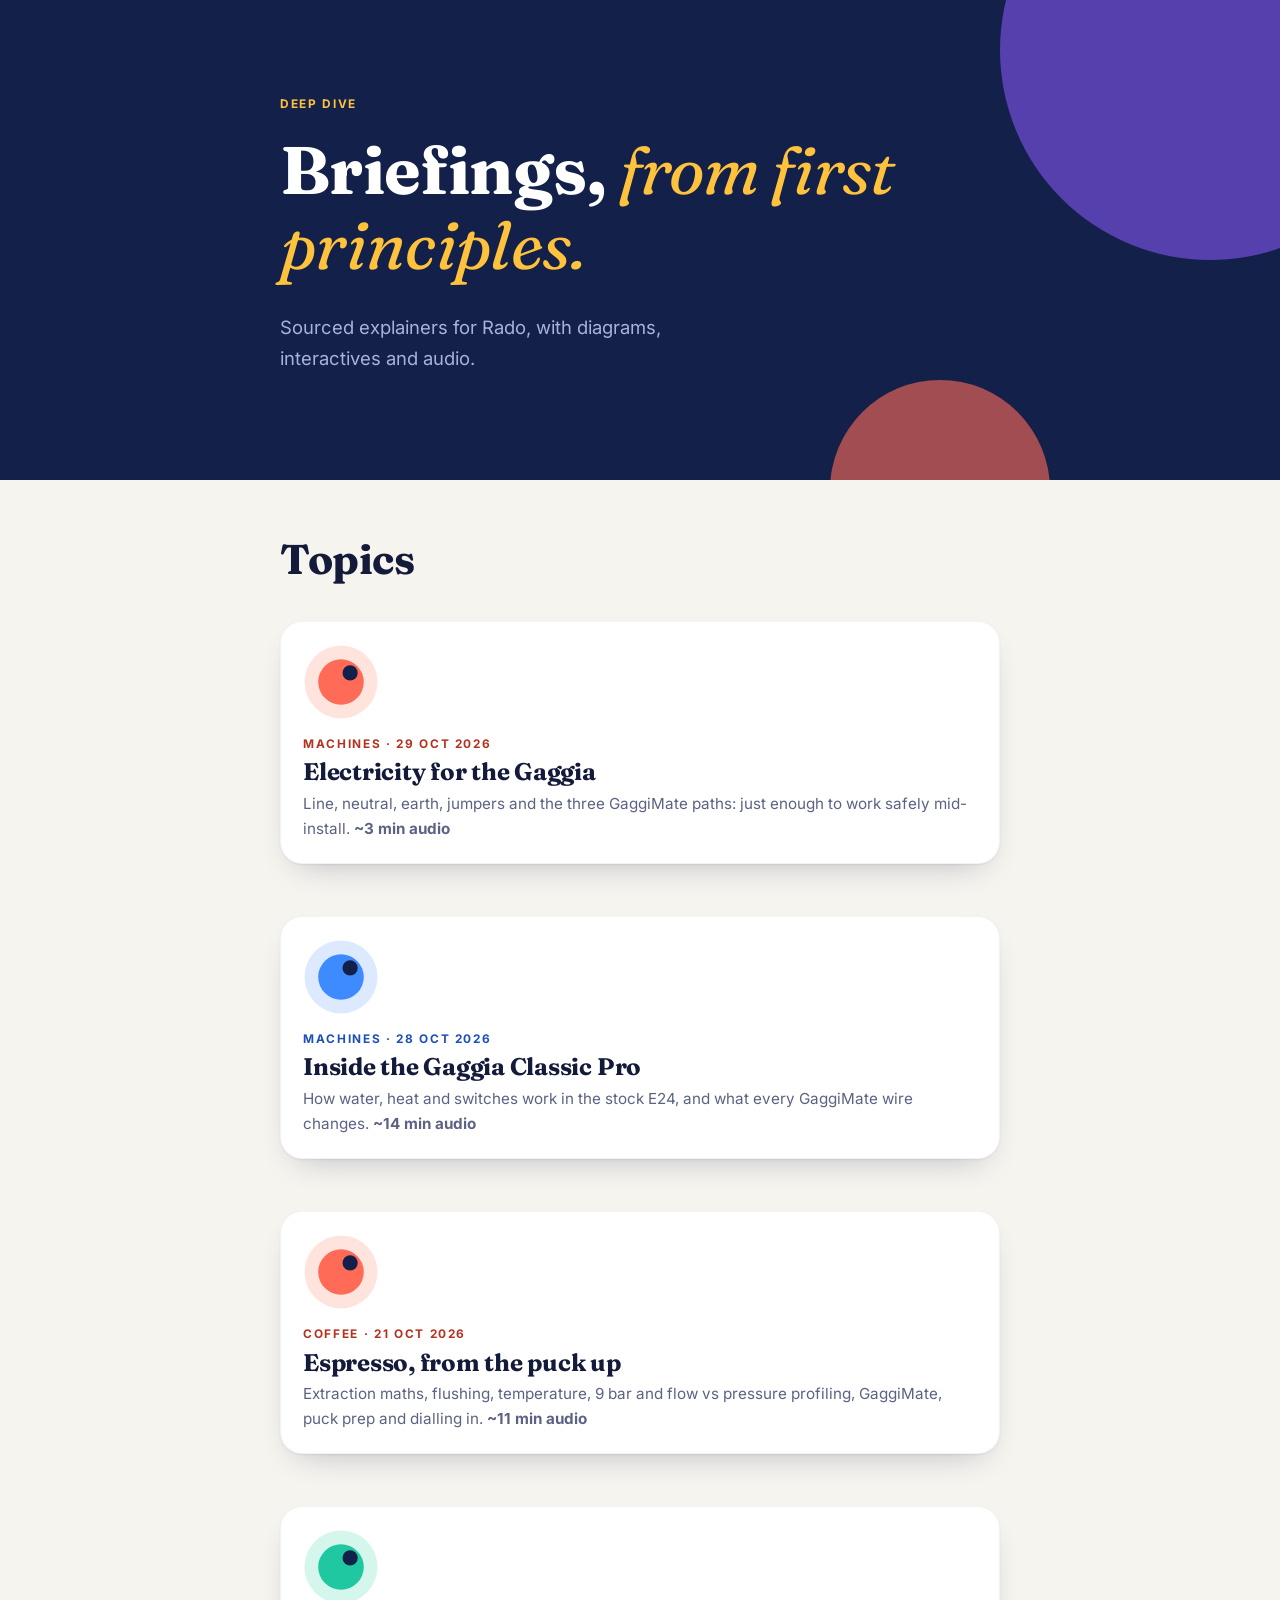
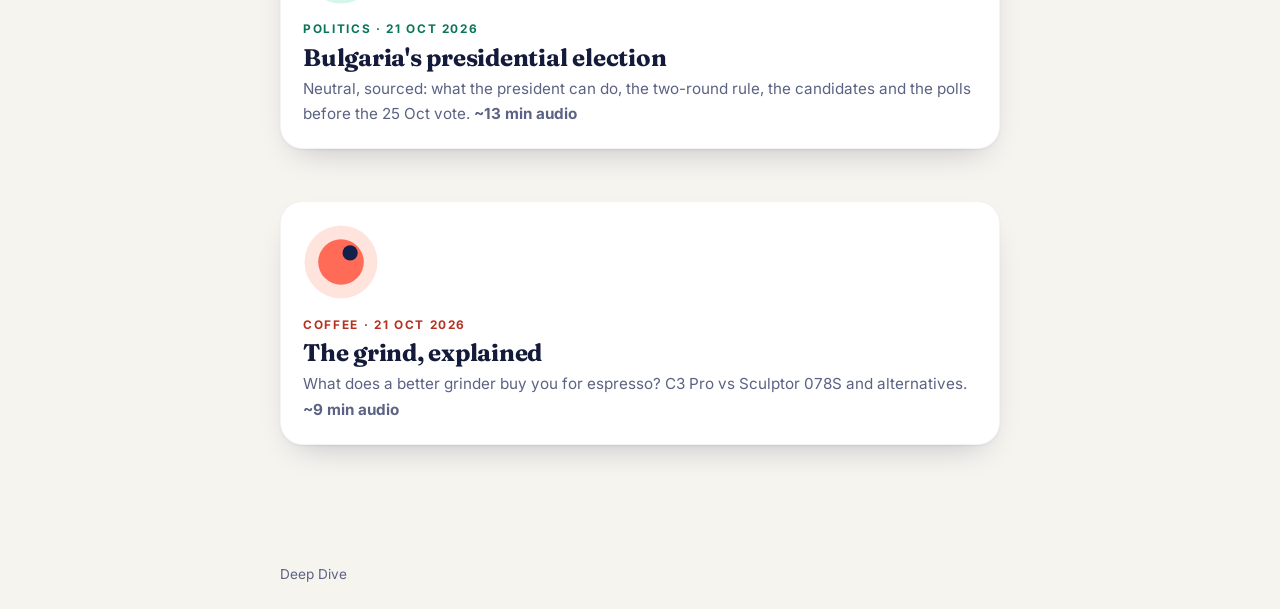
==== commit 46ace2e3: "Add electricity-gaggia briefing" ====
--- a/index.html
+++ b/index.html
@@ -28,6 +28,8 @@
 <script>
 /* Add new topics at the top. slug = folder name. color: coral | sun | mint | sky | violet | pink */
 var TOPICS = [
+  { slug: 'electricity-gaggia', title: 'Electricity for the Gaggia', kicker: 'Machines', date: '2026-10-29', color: 'coral',
+    blurb: 'Line, neutral, earth, jumpers and the three GaggiMate paths: just enough to work safely mid-install.', meta: '~3 min audio' },
   { slug: 'gaggia-gaggimate', title: 'Inside the Gaggia Classic Pro', kicker: 'Machines', date: '2026-10-28', color: 'sky',
     blurb: 'How water, heat and switches work in the stock E24, and what every GaggiMate wire changes.', meta: '~14 min audio' },
   { slug: 'espresso', title: 'Espresso, from the puck up', kicker: 'Coffee', date: '2026-10-21', color: 'coral',
--- a/_kit/kit.css
+++ b/_kit/kit.css
@@ -277,6 +277,11 @@
 .gl-bg{margin-top:6px;color:var(--tm)}
 .gl-lang{display:inline-block;font:700 .62rem/1.5 var(--sans);letter-spacing:.07em;padding:0 6px;margin-right:6px;border-radius:var(--r-pill);background:color-mix(in srgb,var(--tt) 14%,transparent);color:var(--tt);vertical-align:1px}
 .gl-bg-text{color:var(--tt);font-weight:700}
+.gl-links{display:flex;flex-wrap:wrap;gap:6px;margin-top:8px;align-items:center}
+.gl-links[hidden]{display:none}
+.gl-links a{display:inline-flex;align-items:center;gap:4px;font:700 .72rem/1.2 var(--sans);letter-spacing:.02em;padding:4px 8px;border-radius:var(--r-pill);text-decoration:none;color:var(--tt);background:color-mix(in srgb,var(--tt) 12%,transparent);border:1px solid color-mix(in srgb,var(--tt) 22%,transparent)}
+.gl-links a:hover,.gl-links a:focus-visible{background:color-mix(in srgb,var(--tk) 28%,transparent);border-color:color-mix(in srgb,var(--tk) 55%,transparent);outline:none}
+.gl-links a.gl-short::before{content:"▶";font-size:.65rem;opacity:.85}
 .gl-tip>.gl-arrow{position:absolute;left:var(--ax,50%);width:12px;height:12px;margin-left:-6px;background:var(--tb);transform:rotate(45deg);border-radius:2px}
 .gl-tip[data-side=above]>.gl-arrow{bottom:-5px}
 .gl-tip[data-side=below]>.gl-arrow{top:-5px}
